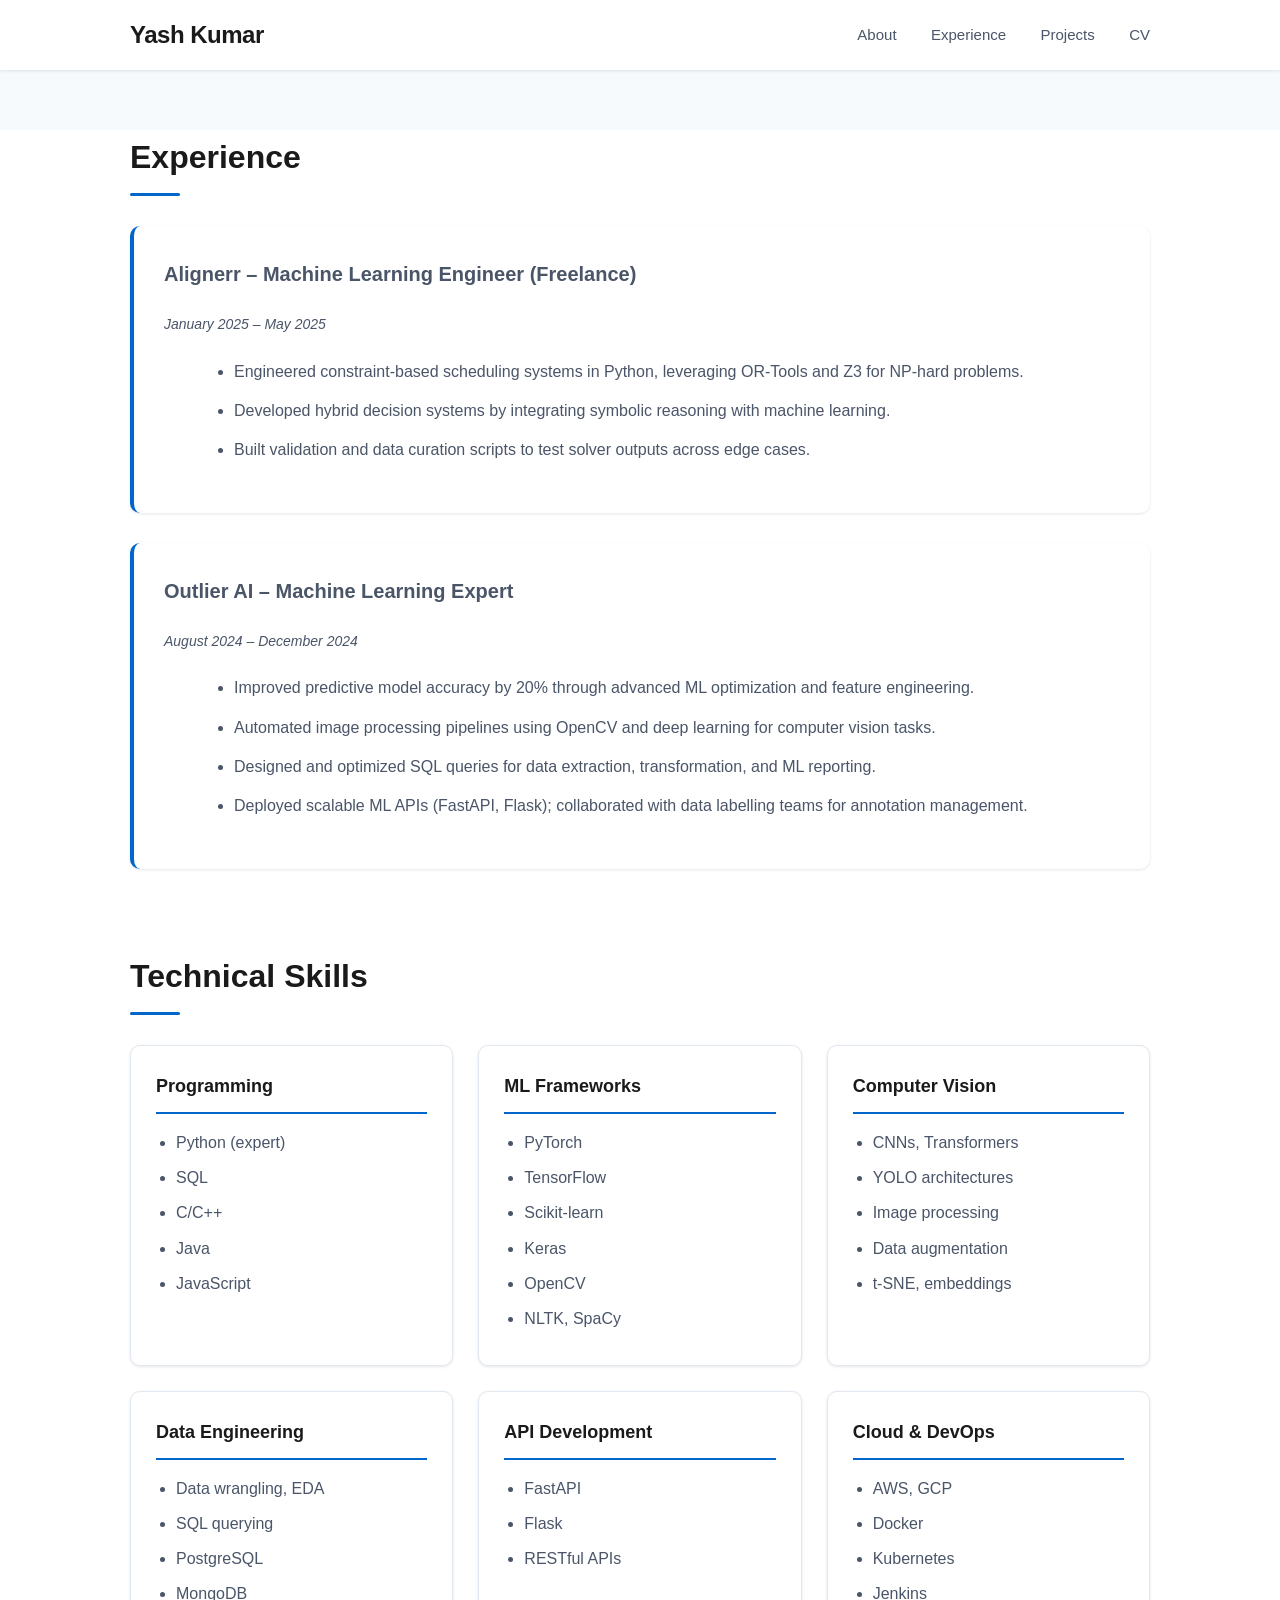
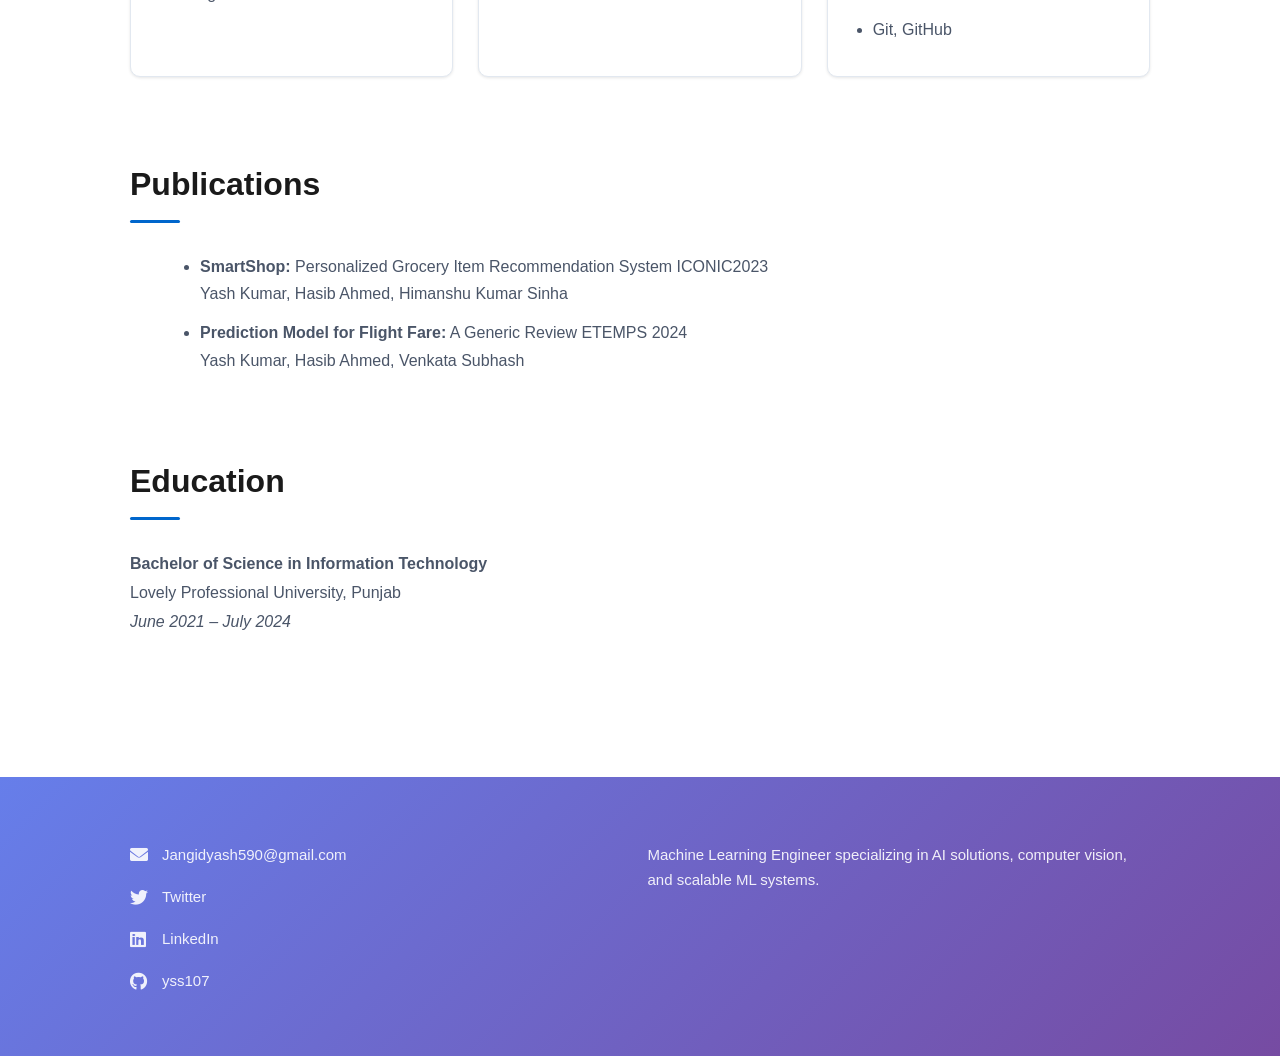
==== experience.html @ ea136558 "Restructure portfolio: separate home and experience pages Co-authored-by: yss107 <111907417+yss107@u" ====
<!DOCTYPE html>
<html lang="en">

<head>
  <meta charset="utf-8">
  <meta http-equiv="X-UA-Compatible" content="IE=edge">
  <meta name="viewport" content="width=device-width, initial-scale=1">

  <title>Experience - Yash Kumar</title>
  <meta name="description" content="Professional experience, skills, publications and education of Yash Kumar - Machine Learning Engineer.">
  
  <link rel="stylesheet" href="style.css">
  <link rel="canonical" href="https://yss107.github.io/experience.html">
  
  <!-- Font Awesome -->
  <link rel="stylesheet" href="https://cdnjs.cloudflare.com/ajax/libs/font-awesome/6.0.0-beta3/css/all.min.css">
  
  <script>
    // Smooth scrolling for navigation links
    document.addEventListener('DOMContentLoaded', function() {
      const links = document.querySelectorAll('a[href^="#"]');
      
      links.forEach(link => {
        link.addEventListener('click', function(e) {
          const href = this.getAttribute('href');
          if (href !== '#') {
            e.preventDefault();
            const target = document.querySelector(href);
            if (target) {
              target.scrollIntoView({ behavior: 'smooth', block: 'start' });
            }
          }
        });
      });

      // Add active state to navigation on scroll
      window.addEventListener('scroll', function() {
        const sections = document.querySelectorAll('h2[id]');
        const navLinks = document.querySelectorAll('.site-nav .page-link');
        
        let current = '';
        sections.forEach(section => {
          const sectionTop = section.offsetTop;
          const sectionHeight = section.clientHeight;
          if (window.pageYOffset >= sectionTop - 100) {
            current = section.getAttribute('id');
          }
        });

        navLinks.forEach(link => {
          link.classList.remove('active');
          if (link.getAttribute('href') === '#' + current) {
            link.classList.add('active');
          }
        });
      });
    });
  </script>
</head>

<body>

  <header class="site-header" role="banner">
    <div class="wrapper">
      <a class="site-title" href="/">Yash Kumar</a>
      
      <nav class="site-nav">
        <div class="trigger">
          <a class="page-link" href="/#about">About</a>
          <a class="page-link" href="/experience.html">Experience</a>
          <a class="page-link" href="/#projects">Projects</a>
          <a class="page-link" href="assets/CV (2).pdf">CV</a>
        </div>
      </nav>
    </div>
  </header>

  <main class="page-content" aria-label="Content">
    <div class="wrapper">
      <article class="post">
        <div class="post-content">
          <section id="experience" class="section">
            <h2 class="section-title">Experience</h2>
          
          <div class="experience-item">
            <div class="experience-header">
              <p class="experience-title">Alignerr – Machine Learning Engineer (Freelance)</p>
              <p class="experience-date">January 2025 – May 2025</p>
            </div>
            <ul>
              <li>Engineered constraint-based scheduling systems in Python, leveraging OR-Tools and Z3 for NP-hard problems.</li>
              <li>Developed hybrid decision systems by integrating symbolic reasoning with machine learning.</li>
              <li>Built validation and data curation scripts to test solver outputs across edge cases.</li>
            </ul>
          </div>

          <div class="experience-item">
            <div class="experience-header">
              <p class="experience-title">Outlier AI – Machine Learning Expert</p>
              <p class="experience-date">August 2024 – December 2024</p>
            </div>
            <ul>
              <li>Improved predictive model accuracy by 20% through advanced ML optimization and feature engineering.</li>
              <li>Automated image processing pipelines using OpenCV and deep learning for computer vision tasks.</li>
              <li>Designed and optimized SQL queries for data extraction, transformation, and ML reporting.</li>
              <li>Deployed scalable ML APIs (FastAPI, Flask); collaborated with data labelling teams for annotation management.</li>
            </ul>
          </div>
          </section>

          <section class="section">
            <h2 class="section-title">Technical Skills</h2>
            <div class="skills-grid">
              <div class="skill-category">
                <div class="skill-category-title">Programming</div>
                <ul>
                  <li>Python (expert)</li>
                  <li>SQL</li>
                  <li>C/C++</li>
                  <li>Java</li>
                  <li>JavaScript</li>
                </ul>
              </div>
              
              <div class="skill-category">
                <div class="skill-category-title">ML Frameworks</div>
                <ul>
                  <li>PyTorch</li>
                  <li>TensorFlow</li>
                  <li>Scikit-learn</li>
                  <li>Keras</li>
                  <li>OpenCV</li>
                  <li>NLTK, SpaCy</li>
                </ul>
              </div>
              
              <div class="skill-category">
                <div class="skill-category-title">Computer Vision</div>
                <ul>
                  <li>CNNs, Transformers</li>
                  <li>YOLO architectures</li>
                  <li>Image processing</li>
                  <li>Data augmentation</li>
                  <li>t-SNE, embeddings</li>
                </ul>
              </div>
              
              <div class="skill-category">
                <div class="skill-category-title">Data Engineering</div>
                <ul>
                  <li>Data wrangling, EDA</li>
                  <li>SQL querying</li>
                  <li>PostgreSQL</li>
                  <li>MongoDB</li>
                </ul>
              </div>
              
              <div class="skill-category">
                <div class="skill-category-title">API Development</div>
                <ul>
                  <li>FastAPI</li>
                  <li>Flask</li>
                  <li>RESTful APIs</li>
                </ul>
              </div>
              
              <div class="skill-category">
                <div class="skill-category-title">Cloud & DevOps</div>
                <ul>
                  <li>AWS, GCP</li>
                  <li>Docker</li>
                  <li>Kubernetes</li>
                  <li>Jenkins</li>
                  <li>Git, GitHub</li>
                </ul>
              </div>
            </div>
          </section>

          <section class="section">
            <h2 class="section-title">Publications</h2>
          <ul>
            <li>
              <strong>SmartShop:</strong> Personalized Grocery Item Recommendation System ICONIC2023<br>
              Yash Kumar, Hasib Ahmed, Himanshu Kumar Sinha
            </li>
            <li>
              <strong>Prediction Model for Flight Fare:</strong> A Generic Review ETEMPS 2024<br>
              Yash Kumar, Hasib Ahmed, Venkata Subhash
            </li>
          </ul>
          </section>

          <section class="section">
            <h2 class="section-title">Education</h2>
            <p><strong>Bachelor of Science in Information Technology</strong><br>
            Lovely Professional University, Punjab<br>
            <em>June 2021 – July 2024</em></p>
          </section>

        </div>
      </article>
    </div>
  </main>

  <footer class="site-footer">
    <div class="wrapper">
      <div class="footer-col-wrapper">
        <div class="footer-col footer-col-1">
          <ul class="contact-list">
            <li>
              <a href="mailto:Jangidyash590@gmail.com">
                <span class="icon"><i class="fas fa-envelope"></i></span>
                <span class="username">Jangidyash590@gmail.com</span>
              </a>
            </li>
            <li>
              <a href="https://twitter.com/yashkumar" target="_blank">
                <span class="icon"><i class="fab fa-twitter"></i></span>
                <span class="username">Twitter</span>
              </a>
            </li>
            <li>
              <a href="https://www.linkedin.com/in/yash-kumar09/" target="_blank">
                <span class="icon"><i class="fab fa-linkedin"></i></span>
                <span class="username">LinkedIn</span>
              </a>
            </li>
            <li>
              <a href="https://github.com/yss107" target="_blank">
                <span class="icon"><i class="fab fa-github"></i></span>
                <span class="username">yss107</span>
              </a>
            </li>
          </ul>
        </div>

        <div class="footer-col footer-col-2">
          <p>Machine Learning Engineer specializing in AI solutions, computer vision, and scalable ML systems.</p>
        </div>
      </div>
    </div>
  </footer>

</body>

</html>
---- style.css ----
/* Base styles */
* {
  box-sizing: border-box;
}

:root {
  --primary-color: #0066cc;
  --secondary-color: #003d7a;
  --text-primary: #1a1a1a;
  --text-secondary: #4a5568;
  --bg-primary: #ffffff;
  --bg-secondary: #f7fafc;
  --border-color: #e2e8f0;
  --shadow-sm: 0 1px 3px 0 rgba(0, 0, 0, 0.1);
  --shadow-md: 0 4px 6px -1px rgba(0, 0, 0, 0.1);
  --shadow-lg: 0 10px 15px -3px rgba(0, 0, 0, 0.1);
  --gradient-start: #667eea;
  --gradient-end: #764ba2;
  --gradient-primary: linear-gradient(135deg, var(--gradient-start) 0%, var(--gradient-end) 100%);
}

body {
  font-family: -apple-system, BlinkMacSystemFont, "Segoe UI", Roboto, "Helvetica Neue", Arial, sans-serif;
  font-size: 16px;
  line-height: 1.7;
  color: var(--text-primary);
  background-color: var(--bg-secondary);
  margin: 0;
  padding: 0;
}

a {
  color: var(--primary-color);
  text-decoration: none;
  transition: color 0.2s ease;
}

a:hover {
  color: var(--secondary-color);
  text-decoration: none;
}

/* Header */
.site-header {
  background-color: var(--bg-primary);
  box-shadow: var(--shadow-sm);
  position: sticky;
  top: 0;
  z-index: 1000;
  transition: box-shadow 0.3s ease;
}

.site-header.scrolled {
  box-shadow: var(--shadow-md);
}

.site-title {
  font-size: 24px;
  font-weight: 600;
  line-height: 70px;
  letter-spacing: -0.5px;
  margin-bottom: 0;
  float: left;
  color: var(--text-primary);
  transition: color 0.2s ease;
}

.site-title:hover {
  text-decoration: none;
  color: var(--primary-color);
}

.site-nav {
  float: right;
  line-height: 70px;
}

.site-nav .page-link {
  color: var(--text-secondary);
  line-height: 1.5;
  margin-left: 30px;
  font-weight: 500;
  font-size: 15px;
  transition: color 0.2s ease;
  position: relative;
}

.site-nav .page-link::after {
  content: '';
  position: absolute;
  bottom: -5px;
  left: 0;
  width: 0;
  height: 2px;
  background-color: var(--primary-color);
  transition: width 0.3s ease;
}

.site-nav .page-link:hover {
  color: var(--primary-color);
}

.site-nav .page-link:hover::after,
.site-nav .page-link.active::after {
  width: 100%;
}

/* Wrapper */
.wrapper {
  max-width: 1100px;
  margin-right: auto;
  margin-left: auto;
  padding-right: 40px;
  padding-left: 40px;
}

.wrapper::after {
  content: "";
  display: table;
  clear: both;
}

/* Hero Section */
.hero-section {
  background: var(--gradient-primary);
  color: white;
  padding: 80px 0 60px;
  margin-bottom: 60px;
}

.hero-content {
  display: flex;
  align-items: center;
  gap: 50px;
}

.hero-text {
  flex: 1;
}

.hero-text h1 {
  font-size: 48px;
  font-weight: 700;
  margin: 0 0 20px 0;
  line-height: 1.2;
}

.hero-text .subtitle {
  font-size: 20px;
  margin-bottom: 30px;
  opacity: 0.95;
  line-height: 1.6;
}

.hero-image {
  flex-shrink: 0;
}

.hero-image img {
  width: 200px;
  height: 200px;
  border-radius: 50%;
  border: 5px solid rgba(255, 255, 255, 0.3);
  box-shadow: 0 10px 30px rgba(0, 0, 0, 0.2);
}

.hero-buttons {
  display: flex;
  gap: 15px;
  margin-top: 30px;
}

.btn {
  display: inline-block;
  padding: 12px 30px;
  border-radius: 6px;
  font-weight: 600;
  text-decoration: none;
  transition: all 0.3s ease;
  font-size: 16px;
}

.btn-primary {
  background-color: white;
  color: var(--gradient-start);
}

.btn-primary:hover {
  transform: translateY(-2px);
  box-shadow: 0 10px 20px rgba(0, 0, 0, 0.2);
}

.btn-secondary {
  background-color: transparent;
  color: white;
  border: 2px solid white;
}

.btn-secondary:hover {
  background-color: rgba(255, 255, 255, 0.1);
}

/* Main content */
.page-content {
  padding: 0 0 60px;
  min-height: calc(100vh - 200px);
  background-color: var(--bg-primary);
}

.post {
  margin-bottom: 30px;
}

.post-content {
  margin-bottom: 30px;
}

.section {
  margin-bottom: 80px;
}

.section-title {
  font-size: 36px;
  font-weight: 700;
  margin-bottom: 40px;
  color: var(--text-primary);
  position: relative;
  padding-bottom: 15px;
}

.section-title::after {
  content: '';
  position: absolute;
  bottom: 0;
  left: 0;
  width: 60px;
  height: 4px;
  background: linear-gradient(90deg, var(--primary-color), var(--secondary-color));
  border-radius: 2px;
}

.post-content h2 {
  font-size: 32px;
  margin-top: 60px;
  margin-bottom: 30px;
  font-weight: 700;
  color: var(--text-primary);
  position: relative;
  padding-bottom: 12px;
}

.post-content h2::after {
  content: '';
  position: absolute;
  bottom: 0;
  left: 0;
  width: 50px;
  height: 3px;
  background: var(--primary-color);
  border-radius: 2px;
}

.post-content h3 {
  font-size: 24px;
  margin-top: 30px;
  margin-bottom: 15px;
  font-weight: 600;
  color: var(--text-primary);
}

.post-content p {
  margin-bottom: 20px;
  color: var(--text-secondary);
  line-height: 1.8;
}

.post-content ul {
  margin-bottom: 20px;
  margin-left: 30px;
}

.post-content li {
  margin-bottom: 12px;
  color: var(--text-secondary);
  line-height: 1.7;
}

.post-content img {
  max-width: 100%;
  height: auto;
}

/* Experience Section */
.experience-item {
  background: var(--bg-primary);
  padding: 30px;
  border-radius: 10px;
  margin-bottom: 30px;
  border-left: 4px solid var(--primary-color);
  box-shadow: var(--shadow-sm);
  transition: all 0.3s ease;
}

.experience-item:hover {
  transform: translateX(5px);
  box-shadow: var(--shadow-md);
}

.experience-header {
  margin-bottom: 15px;
}

.experience-title {
  font-size: 20px;
  font-weight: 600;
  color: var(--text-primary);
  margin: 0 0 5px 0;
}

.experience-date {
  font-size: 14px;
  color: var(--text-secondary);
  font-style: italic;
}

/* Footer */
.site-footer {
  background: var(--gradient-primary);
  color: white;
  padding: 50px 0 30px;
}

.footer-col-wrapper {
  font-size: 15px;
  color: rgba(255, 255, 255, 0.9);
  margin-left: -15px;
}

.footer-col-wrapper::after {
  content: "";
  display: table;
  clear: both;
}

.footer-col {
  float: left;
  margin-bottom: 15px;
  padding-left: 15px;
}

.footer-col-1 {
  width: 50%;
}

.footer-col-2 {
  width: 50%;
}

.contact-list {
  list-style: none;
  margin-left: 0;
  padding-left: 0;
}

.contact-list li {
  margin-bottom: 15px;
}

.contact-list a {
  color: rgba(255, 255, 255, 0.9);
  display: inline-flex;
  align-items: center;
  gap: 8px;
  transition: all 0.2s ease;
}

.contact-list a:hover {
  color: white;
  transform: translateX(3px);
}

.contact-list .icon {
  display: inline-flex;
  width: 24px;
  text-align: center;
  font-size: 18px;
}

.username {
  display: inline-block;
}

/* Projects Grid */
.projects-grid {
  display: grid;
  grid-template-columns: repeat(auto-fill, minmax(320px, 1fr));
  gap: 30px;
  margin-top: 30px;
}

.project-card {
  background: var(--bg-primary);
  border: 1px solid var(--border-color);
  border-radius: 12px;
  padding: 30px;
  transition: all 0.3s ease;
  box-shadow: var(--shadow-sm);
  position: relative;
  overflow: hidden;
  display: flex;
  flex-direction: column;
}

.project-card::before {
  content: '';
  position: absolute;
  top: 0;
  left: 0;
  width: 100%;
  height: 4px;
  background: linear-gradient(90deg, var(--primary-color), var(--secondary-color));
  transform: scaleX(0);
  transform-origin: left;
  transition: transform 0.3s ease;
}

.project-card:hover {
  transform: translateY(-8px);
  box-shadow: var(--shadow-lg);
  border-color: var(--primary-color);
}

.project-card:hover::before {
  transform: scaleX(1);
}

.project-card-header {
  margin-bottom: 15px;
}

.project-card-header h3 {
  font-size: 20px;
  margin: 0 0 8px 0;
  font-weight: 600;
  line-height: 1.4;
}

.project-card-header h3 a {
  color: var(--text-primary);
  text-decoration: none;
  transition: color 0.3s ease;
}

.project-card-header h3 a:hover {
  color: var(--primary-color);
  text-decoration: none;
}

.project-date {
  font-size: 13px;
  color: var(--text-secondary);
  font-style: italic;
}

.project-description {
  margin: 15px 0;
  color: var(--text-secondary);
  line-height: 1.7;
  font-size: 15px;
  flex-grow: 1;
}

.project-tags {
  display: flex;
  flex-wrap: wrap;
  gap: 8px;
  margin: 20px 0 15px;
}

.tag {
  display: inline-block;
  padding: 6px 14px;
  background-color: #e6f2ff;
  color: var(--primary-color);
  border-radius: 20px;
  font-size: 12px;
  font-weight: 600;
  transition: all 0.2s ease;
  border: 1px solid transparent;
}

.tag:hover {
  background-color: var(--primary-color);
  color: white;
  border-color: var(--primary-color);
}

.project-link {
  display: inline-flex;
  align-items: center;
  color: var(--primary-color);
  font-weight: 600;
  text-decoration: none;
  margin-top: auto;
  transition: all 0.2s ease;
  font-size: 15px;
}

.project-link:hover {
  color: var(--secondary-color);
  transform: translateX(5px);
  text-decoration: none;
}

/* Fade-in animation */
.fade-in-element {
  opacity: 0;
  transform: translateY(20px);
  transition: opacity 0.6s ease, transform 0.6s ease;
}

.fade-in-element.fade-in {
  opacity: 1;
  transform: translateY(0);
}

/* Project page specific styles */
.project-meta {
  background: #f9f9f9;
  padding: 15px 20px;
  border-left: 4px solid #2a7ae2;
  margin: 20px 0;
  border-radius: 4px;
}

.project-navigation {
  margin-top: 40px;
  padding-top: 20px;
  border-top: 1px solid #e8e8e8;
}

.back-link {
  display: inline-flex;
  align-items: center;
  color: #2a7ae2;
  text-decoration: none;
  font-weight: 500;
  transition: all 0.2s ease;
}

.back-link:hover {
  color: #1e5bb8;
  transform: translateX(-5px);
  text-decoration: none;
}

/* Skills Section */
.skills-grid {
  display: grid;
  grid-template-columns: repeat(auto-fit, minmax(250px, 1fr));
  gap: 25px;
  margin-top: 30px;
}

.skill-category {
  background: var(--bg-primary);
  padding: 25px;
  border-radius: 10px;
  border: 1px solid var(--border-color);
  box-shadow: var(--shadow-sm);
  transition: all 0.3s ease;
}

.skill-category:hover {
  box-shadow: var(--shadow-md);
  transform: translateY(-3px);
}

.skill-category-title {
  font-size: 18px;
  font-weight: 600;
  color: var(--text-primary);
  margin-bottom: 15px;
  padding-bottom: 10px;
  border-bottom: 2px solid var(--primary-color);
}

.skill-category ul {
  margin: 0;
  padding-left: 20px;
}

.skill-category li {
  margin-bottom: 8px;
  color: var(--text-secondary);
}

/* Active navigation link */
.site-nav .page-link.active {
  color: var(--primary-color);
  font-weight: 600;
}

/* Enhanced heading styles */
.post-content h1 {
  font-size: 36px;
  margin-bottom: 20px;
  color: #111;
  font-weight: 600;
}

/* Smooth animations */
* {
  scroll-behavior: smooth;
}

/* Responsive design */
@media screen and (max-width: 900px) {
  .hero-content {
    flex-direction: column-reverse;
    text-align: center;
  }
  
  .hero-text h1 {
    font-size: 36px;
  }
  
  .hero-buttons {
    justify-content: center;
  }
  
  .wrapper {
    padding-right: 25px;
    padding-left: 25px;
  }
}

@media screen and (max-width: 800px) {
  .site-nav {
    position: absolute;
    top: 9px;
    right: 15px;
    background-color: var(--bg-primary);
    border: 1px solid var(--border-color);
    border-radius: 5px;
    text-align: right;
  }

  .site-nav .page-link {
    display: block;
    padding: 5px 10px;
    margin-left: 20px;
  }
  
  .site-nav .page-link::after {
    display: none;
  }

  .footer-col-1,
  .footer-col-2 {
    width: 100%;
  }

  .post-content img[style*="float: right"] {
    float: none !important;
    display: block;
    margin: 0 auto 1em !important;
    max-width: 50% !important;
  }
  
  .projects-grid {
    grid-template-columns: 1fr;
  }
}

@media screen and (max-width: 600px) {
  .wrapper {
    padding-right: 20px;
    padding-left: 20px;
  }

  .site-title {
    font-size: 20px;
  }
  
  .hero-text h1 {
    font-size: 28px;
  }
  
  .hero-text .subtitle {
    font-size: 16px;
  }
  
  .hero-buttons {
    flex-direction: column;
    gap: 10px;
  }
  
  .btn {
    width: 100%;
    text-align: center;
  }

  .post-content h2,
  .section-title {
    font-size: 26px;
  }

  .post-content h3 {
    font-size: 20px;
  }

  .project-card {
    padding: 20px;
  }
}
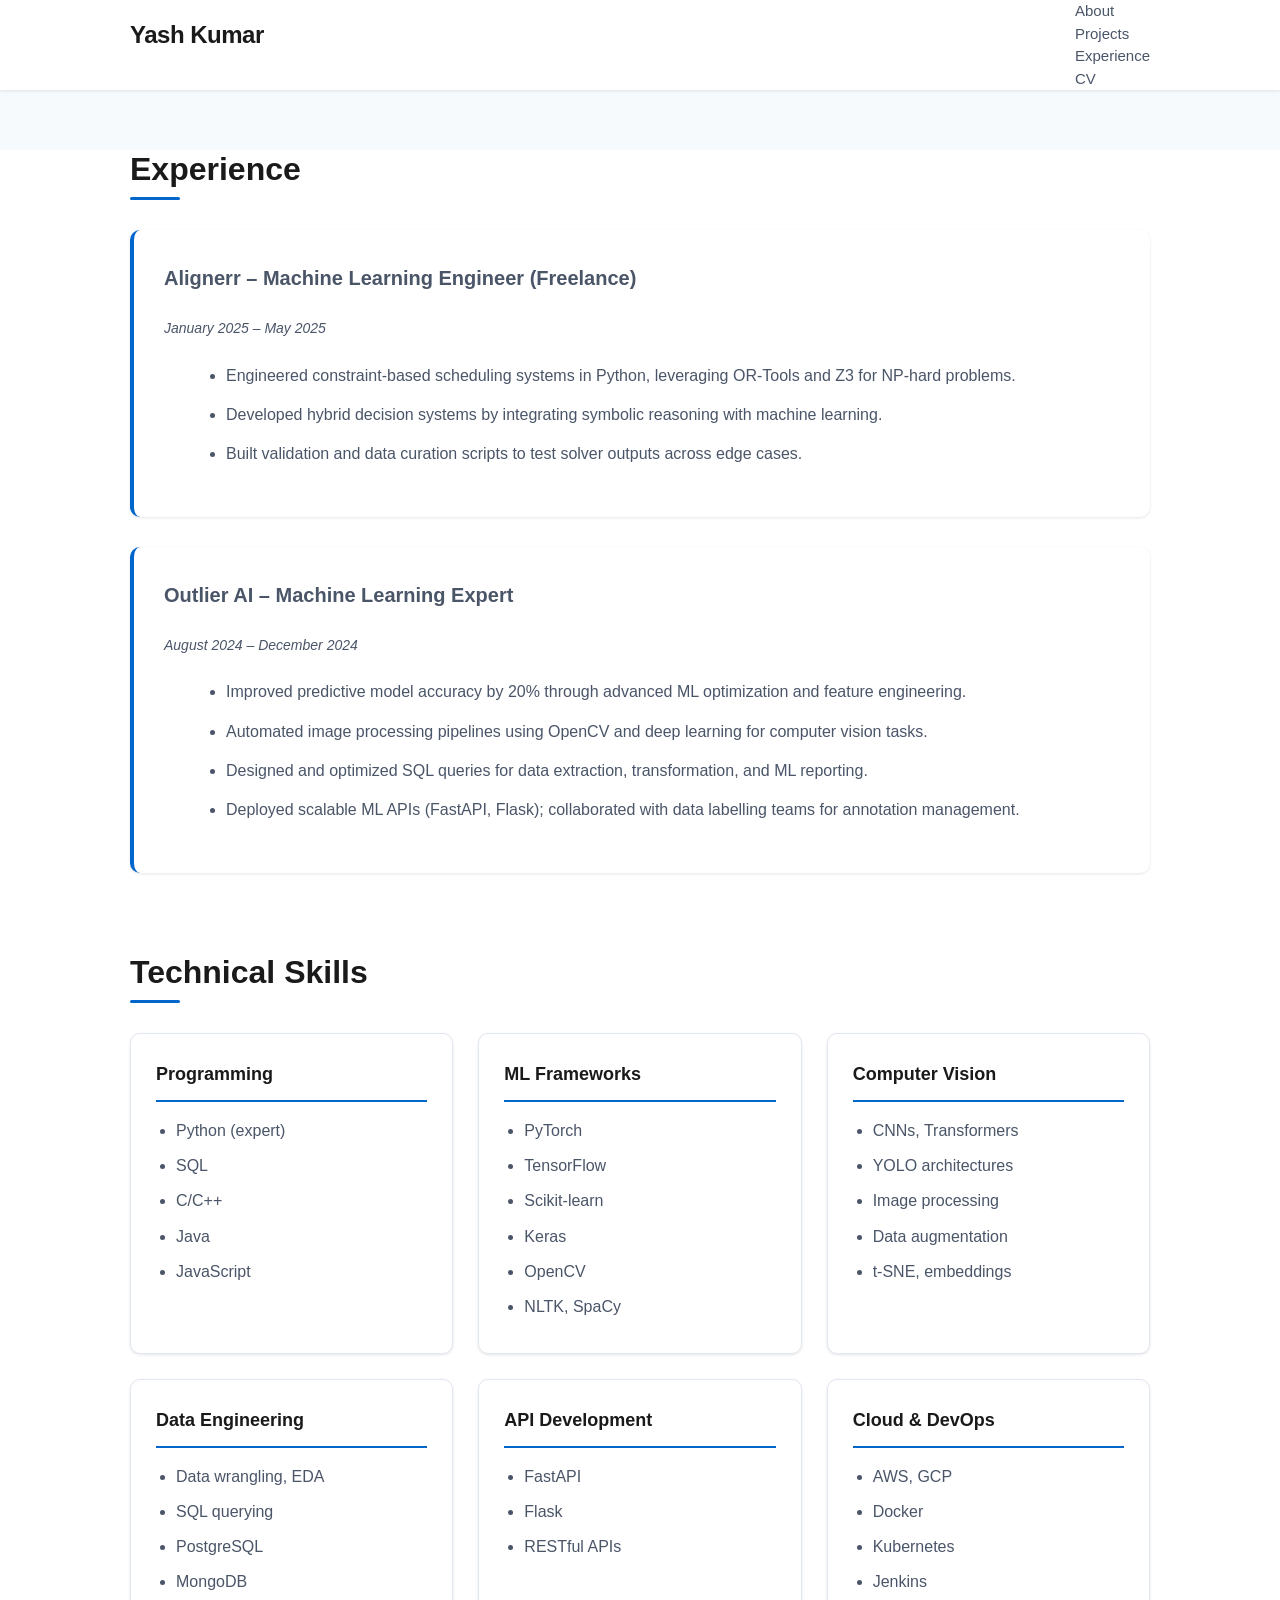
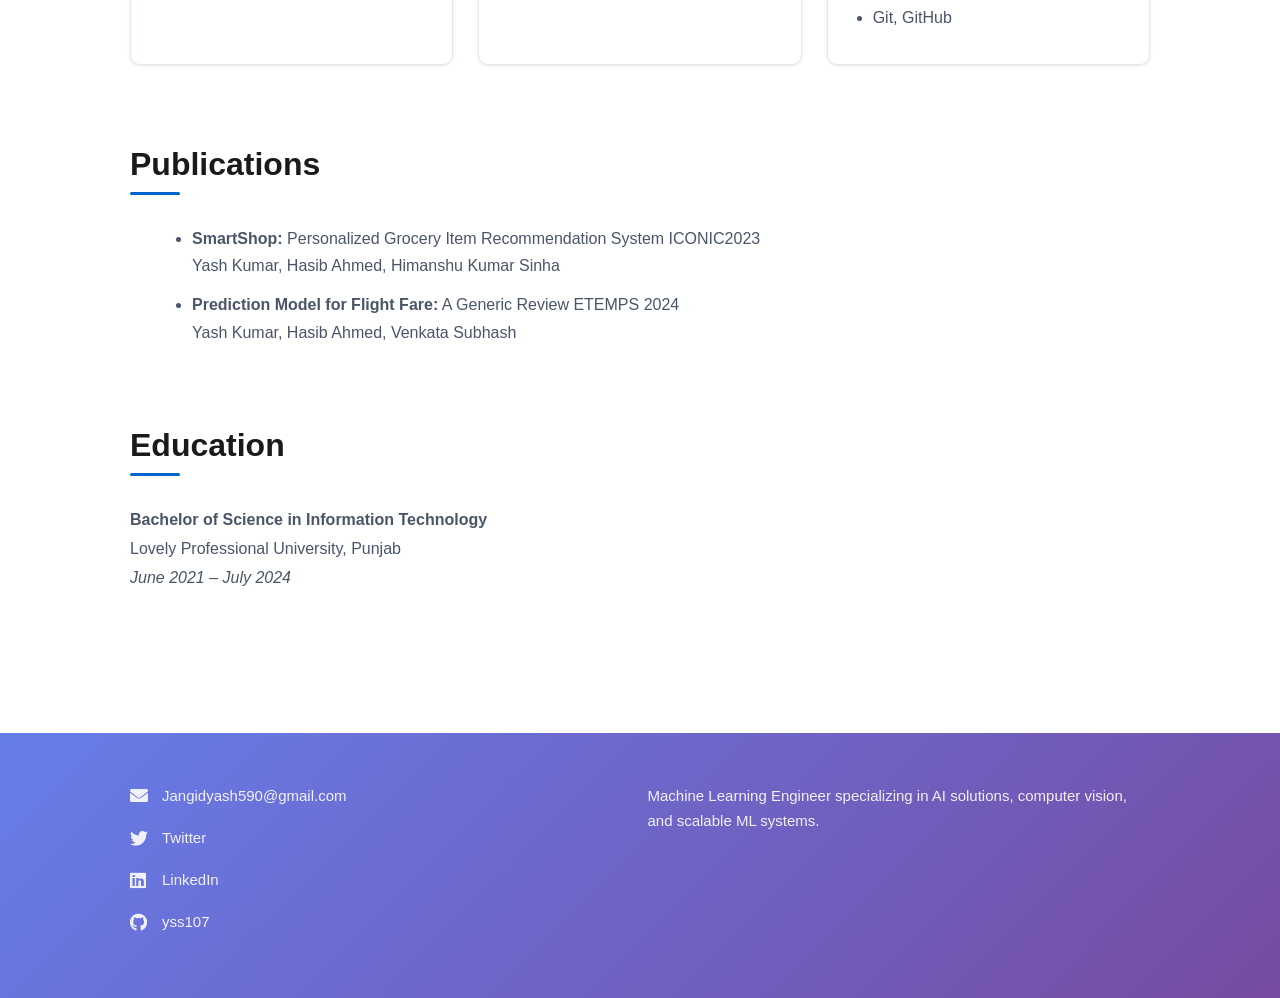
==== commit 225033f5: "Restructure website with separate pages for Projects, Experience, and CV Co-authored-by: yss107 <111" ====
--- a/experience.html
+++ b/experience.html
@@ -9,6 +9,7 @@
   <title>Experience - Yash Kumar</title>
   <meta name="description" content="Professional experience, skills, publications and education of Yash Kumar - Machine Learning Engineer.">
   
+  <link rel="stylesheet" href="https://cdn.jsdelivr.net/npm/bootstrap@5.3.0/dist/css/bootstrap.min.css">
   <link rel="stylesheet" href="style.css">
   <link rel="canonical" href="https://yss107.github.io/experience.html">
   
@@ -67,8 +68,8 @@
       <nav class="site-nav">
         <div class="trigger">
           <a class="page-link" href="/#about">About</a>
+          <a class="page-link" href="/projects.html">Projects</a>
           <a class="page-link" href="/experience.html">Experience</a>
-          <a class="page-link" href="/#projects">Projects</a>
           <a class="page-link" href="assets/CV (2).pdf">CV</a>
         </div>
       </nav>
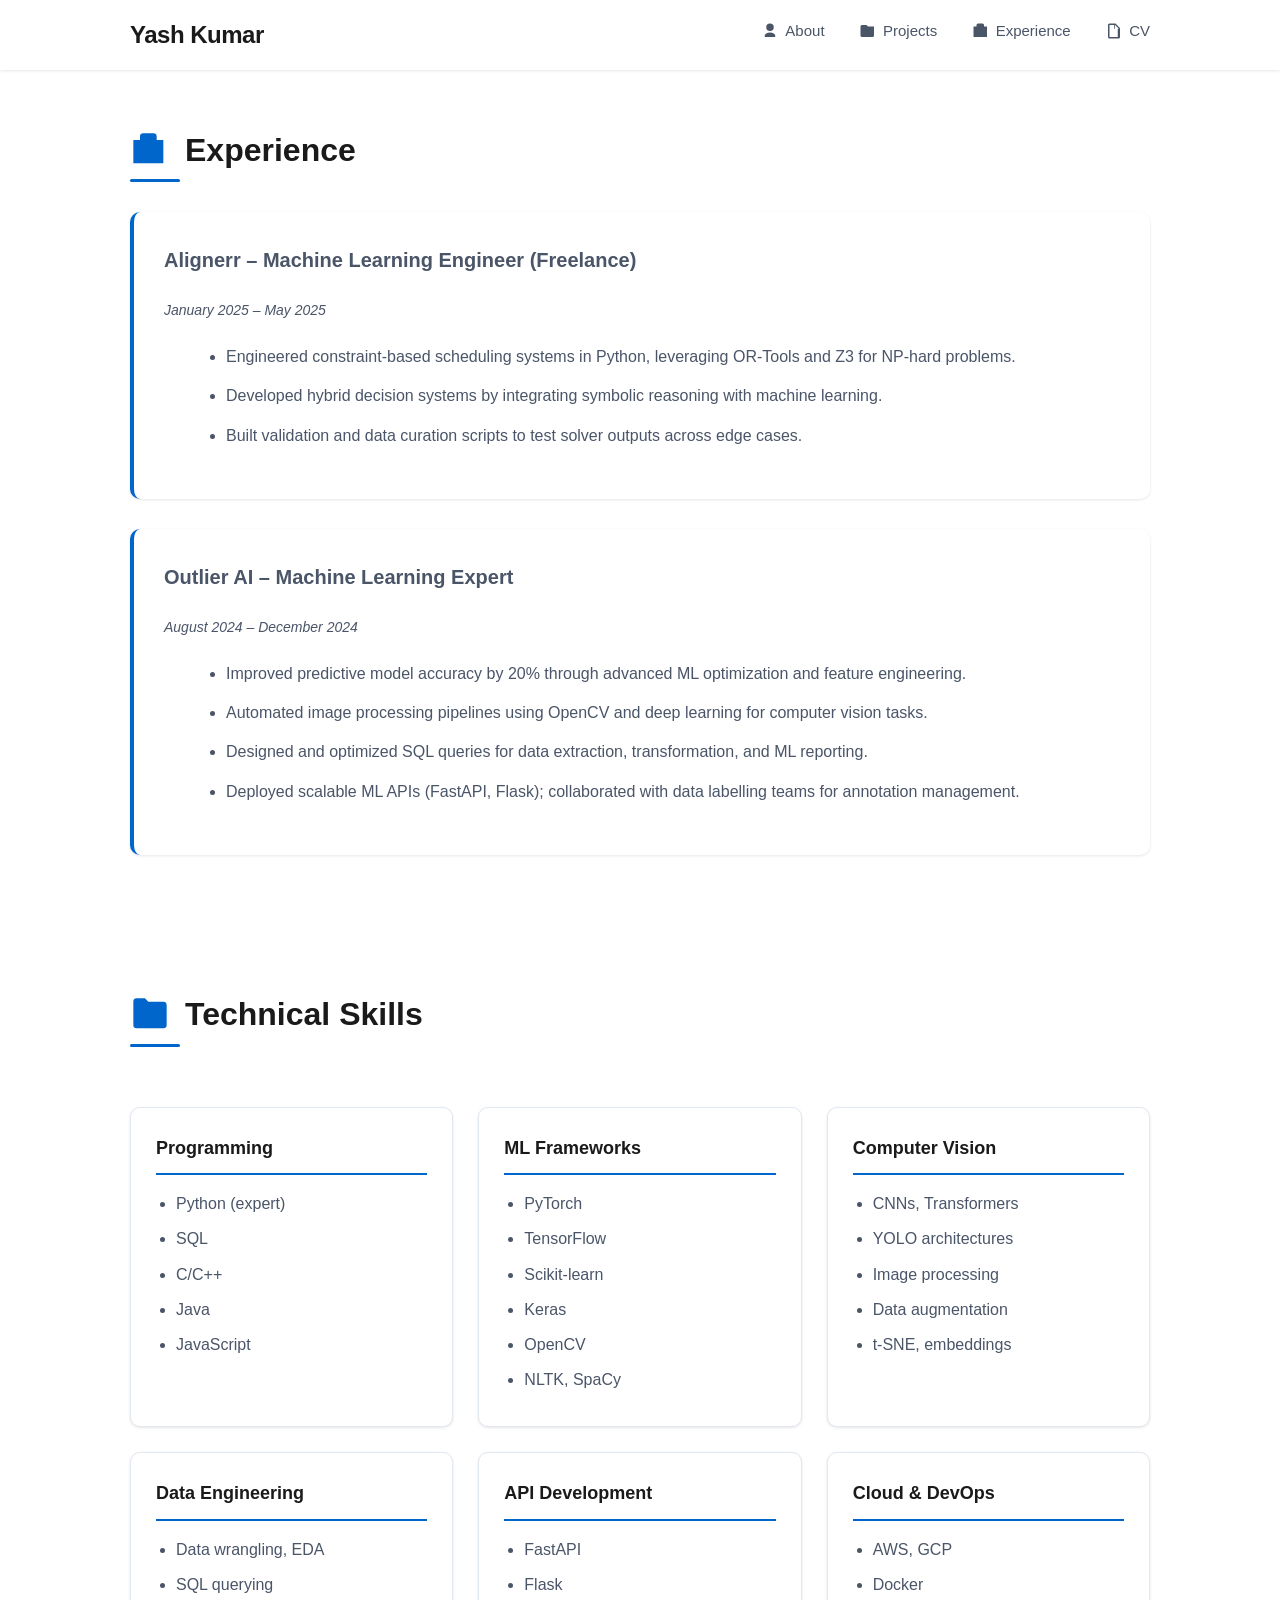
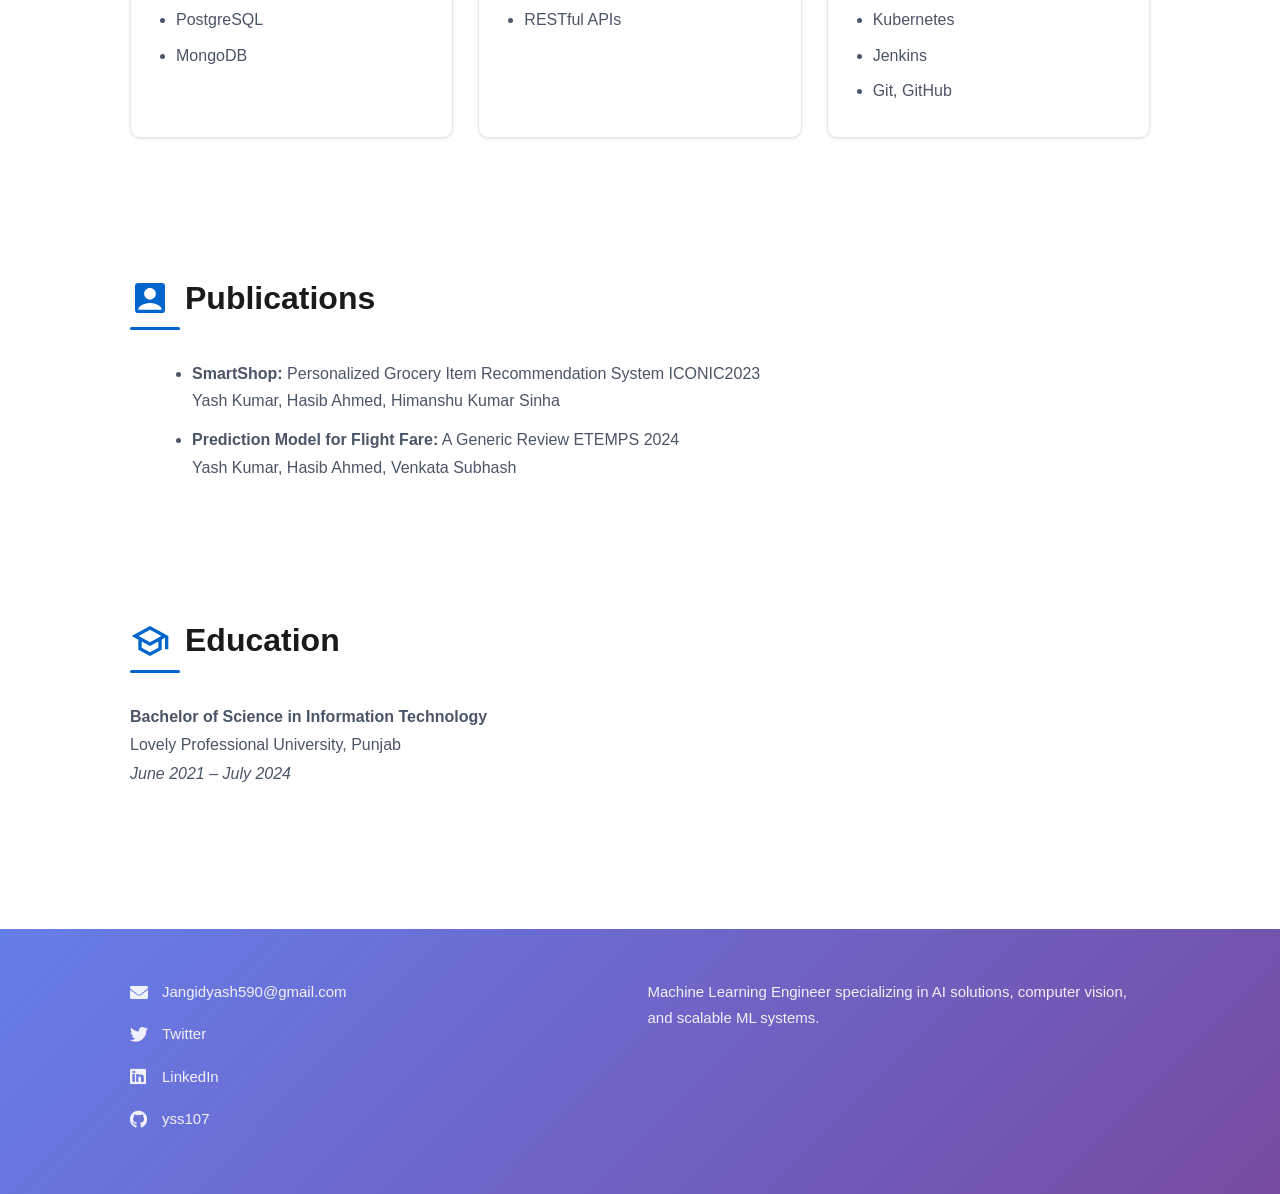
==== commit 89a76ebf: "Add icons to sections and new GitHub Profile project Co-authored-by: yss107 <111907417+yss107@users." ====
--- a/experience.html
+++ b/experience.html
@@ -67,10 +67,30 @@
       
       <nav class="site-nav">
         <div class="trigger">
-          <a class="page-link" href="/#about">About</a>
-          <a class="page-link" href="/projects.html">Projects</a>
-          <a class="page-link" href="/experience.html">Experience</a>
-          <a class="page-link" href="assets/CV (2).pdf">CV</a>
+          <a class="page-link" href="/">
+            <svg class="icon" viewBox="0 0 24 24" aria-hidden="true" focusable="false">
+              <path d="M12 12a5 5 0 1 0 0-10 5 5 0 0 0 0 10zm0 2c-4 0-7 2-7 4v2h14v-2c0-2-3-4-7-4z"/>
+            </svg>
+            <span>About</span>
+          </a>
+          <a class="page-link" href="/projects.html">
+            <svg class="icon" viewBox="0 0 24 24" aria-hidden="true" focusable="false">
+              <path d="M10 4l2 2h8v12a2 2 0 0 1-2 2H4a2 2 0 0 1-2-2V6a2 2 0 0 1 2-2h6z"/>
+            </svg>
+            <span>Projects</span>
+          </a>
+          <a class="page-link" href="/experience.html">
+            <svg class="icon" viewBox="0 0 24 24" aria-hidden="true" focusable="false">
+              <path d="M10 2h4a2 2 0 0 1 2 2v2h4v14H2V6h4V4a2 2 0 0 1 2-2zm0 4V4h4v2h-4z"/>
+            </svg>
+            <span>Experience</span>
+          </a>
+          <a class="page-link" href="/assets/CV (2).pdf">
+            <svg class="icon" viewBox="0 0 24 24" aria-hidden="true" focusable="false">
+              <path d="M14 2H6a2 2 0 0 0-2 2v16a2 2 0 0 0 2 2h12a2 2 0 0 0 2-2V8l-6-6zM13 3.5L18.5 9H13V3.5zM6 20V4h6v5h5v11H6z"/>
+            </svg>
+            <span>CV</span>
+          </a>
         </div>
       </nav>
     </div>
@@ -81,7 +101,12 @@
       <article class="post">
         <div class="post-content">
           <section id="experience" class="section">
-            <h2 class="section-title">Experience</h2>
+            <h2 class="section-title">
+              <svg class="section-icon" viewBox="0 0 24 24" aria-hidden="true">
+                <path d="M10 2h4a2 2 0 0 1 2 2v2h4v14H2V6h4V4a2 2 0 0 1 2-2zm0 4V4h4v2h-4z"/>
+              </svg>
+              Experience
+            </h2>
           
           <div class="experience-item">
             <div class="experience-header">
@@ -110,7 +135,12 @@
           </section>
 
           <section class="section">
-            <h2 class="section-title">Technical Skills</h2>
+            <h2 class="section-title">
+              <svg class="section-icon" viewBox="0 0 24 24" aria-hidden="true">
+                <path d="M9 2l2 2h9a2 2 0 012 2v12a2 2 0 01-2 2H4a2 2 0 01-2-2V4a2 2 0 012-2h5zm4 16v-2a2 2 0 10-4 0v2H7v-5l5-5 5 5v5h-2z"/>
+              </svg>
+              Technical Skills
+            </h2>
             <div class="skills-grid">
               <div class="skill-category">
                 <div class="skill-category-title">Programming</div>
@@ -179,7 +209,12 @@
           </section>
 
           <section class="section">
-            <h2 class="section-title">Publications</h2>
+            <h2 class="section-title">
+              <svg class="section-icon" viewBox="0 0 24 24" aria-hidden="true">
+                <path d="M19 3H5a2 2 0 00-2 2v14a2 2 0 002 2h14a2 2 0 002-2V5a2 2 0 00-2-2zm-7 3c1.93 0 3.5 1.57 3.5 3.5S13.93 13 12 13s-3.5-1.57-3.5-3.5S10.07 6 12 6zm7 13H5v-.23c0-.62.28-1.2.76-1.58C7.47 15.82 9.64 15 12 15s4.53.82 6.24 2.19c.48.38.76.97.76 1.58V19z"/>
+              </svg>
+              Publications
+            </h2>
           <ul>
             <li>
               <strong>SmartShop:</strong> Personalized Grocery Item Recommendation System ICONIC2023<br>
@@ -193,7 +228,12 @@
           </section>
 
           <section class="section">
-            <h2 class="section-title">Education</h2>
+            <h2 class="section-title">
+              <svg class="section-icon" viewBox="0 0 24 24" aria-hidden="true">
+                <path d="M12 3L1 9l4 2.18v6L12 21l7-3.82v-6l2-1.09V17h2V9L12 3zm6.82 6L12 12.72 5.18 9 12 5.28 18.82 9zM17 15.99l-5 2.73-5-2.73v-3.72L12 15l5-2.73v3.72z"/>
+              </svg>
+              Education
+            </h2>
             <p><strong>Bachelor of Science in Information Technology</strong><br>
             Lovely Professional University, Punjab<br>
             <em>June 2021 – July 2024</em></p>
--- a/style.css
+++ b/style.css
@@ -83,6 +83,9 @@
   font-size: 15px;
   transition: color 0.2s ease;
   position: relative;
+  display: inline-flex;
+  align-items: center;
+  gap: 6px;
 }
 
 .site-nav .page-link::after {
@@ -105,6 +108,13 @@
   width: 100%;
 }
 
+.site-nav .page-link .icon {
+  width: 18px;
+  height: 18px;
+  fill: currentColor;
+  flex-shrink: 0;
+}
+
 /* Wrapper */
 .wrapper {
   max-width: 1100px;
@@ -226,6 +236,16 @@
   color: var(--text-primary);
   position: relative;
   padding-bottom: 15px;
+  display: inline-flex;
+  align-items: center;
+  gap: 15px;
+}
+
+.section-icon {
+  width: 40px;
+  height: 40px;
+  fill: var(--primary-color);
+  flex-shrink: 0;
 }
 
 .section-title::after {
@@ -498,6 +518,7 @@
 .project-link {
   display: inline-flex;
   align-items: center;
+  gap: 5px;
   color: var(--primary-color);
   font-weight: 600;
   text-decoration: none;
@@ -510,6 +531,13 @@
   color: var(--secondary-color);
   transform: translateX(5px);
   text-decoration: none;
+}
+
+.project-links {
+  display: flex;
+  gap: 15px;
+  margin-top: 15px;
+  flex-wrap: wrap;
 }
 
 /* Fade-in animation */
